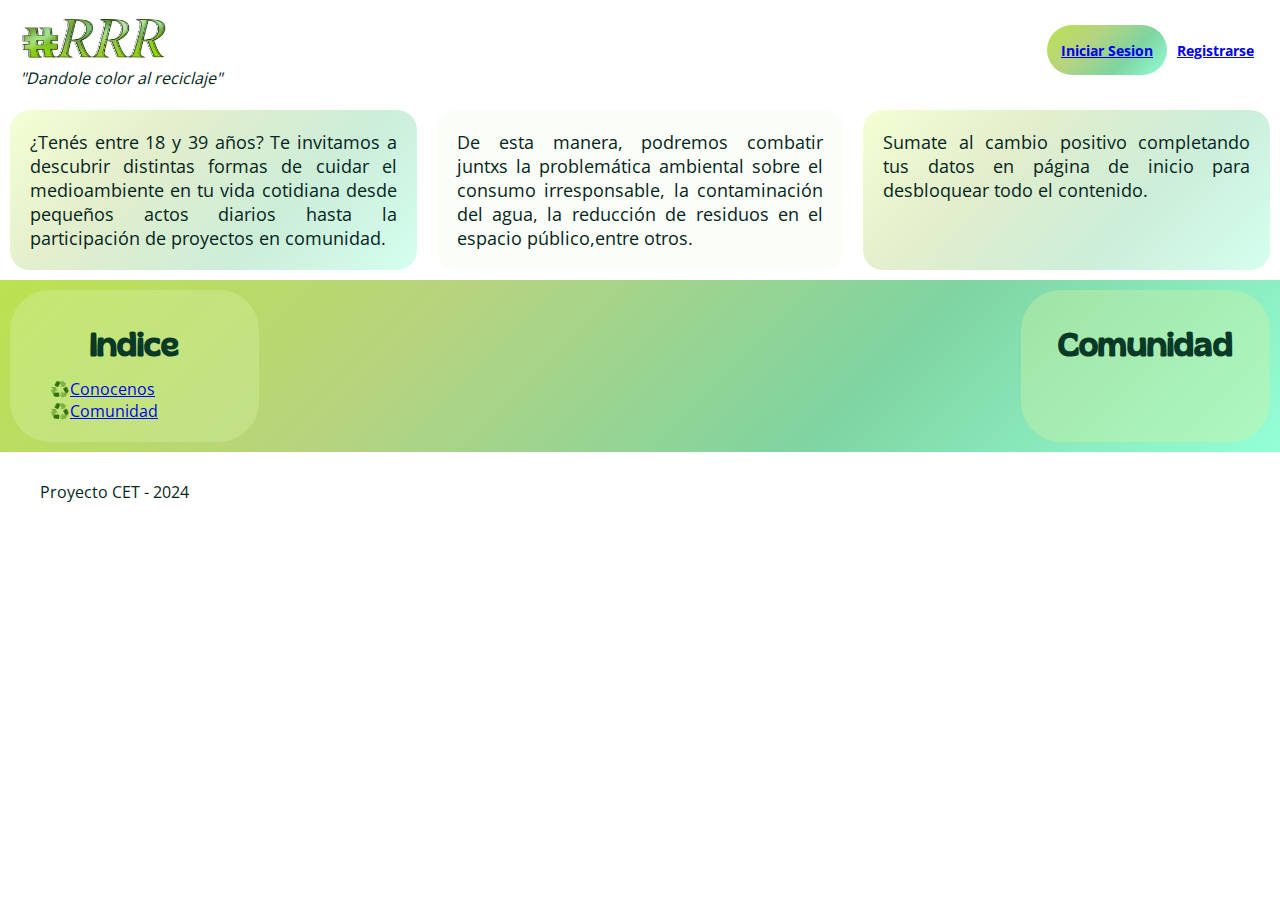
==== html/Index.html @ 87c9d084 "zoom" ====
<!DOCTYPE html>
<html>
    <head>
        <title>#RRR</title>
        <meta charset="UTF-8">
        <link rel="stylesheet" href="../CSS/Index.css">
    </head>

     <body>
        <header>
            <div id="top">
                <div id="logo">
                    <img src="../images/logo.png" id="title-logo"/>
                    <p id="subtitulo">"Dandole color al reciclaje"</p> 
                </div>
                <div class="sesion">
                    <button class="inicio-sesion"><a href="../html/iniciar sesion.html">Iniciar Sesion</a></button>
                    <button class="registrarse"><a href="../html/registrarse.html">Registrarse</a></button>
                </div>
            </div>

            <div class="container">
          
                <div class="box-1">
                    <p class="main-c">¿Tenés entre 18 y 39 años? Te invitamos a descubrir distintas
                    formas de cuidar el medioambiente en tu vida cotidiana desde pequeños
                    actos diarios hasta la participación de proyectos en comunidad.</p>
                </div>

                <div class="box-2">
                    <p class="main-c">De esta manera, podremos combatir juntxs la problemática ambiental
                    sobre el consumo irresponsable, la contaminación del agua, la reducción de
                    residuos en el espacio público,entre otros.</p>
                </div>

                <div class="box-1">
                    <p class="main-c">Sumate al cambio positivo completando tus datos en
                    página de inicio para desbloquear todo el contenido.</p>
                </div>
            
            </div>
        </header>

        <main> <!--Introducción sobre la página, la problemática y el inicio de sesión del público objetivo?--> 
            <div class="sidebar-l"> <!-- index-->
                <h3 id="title">Indice</h3>
                <ul>
                    <li><a href="../html/conocenos2.html">Conocenos</a></li>
                    <li><a href="../html/Comunidad.html">Comunidad</a></li>
                </ul>
            </div>

            <div id="center">
               <!-- insertar noticias-->
            </div>
            </div>

            <div class="sidebar-r">
                <h3 id="title">Comunidad</h3>
            </div>
        </main>
        <script src="../Index.js"></script>
     </body>

    <footer>
        <p>Proyecto CET - 2024</p>
    </footer>    
</html>
<!-- direccion de como programar en cascada (css):
Primero colocar: las boxes mas grandes como el HTML y los div (container, content, sidebar l y r)
Segundo colocar: los parrafos (p) y los titulos, subtitulos (h 1, 2, 3, 4, 5 y 6), y los main
(de las boxes/capas mas grandes a las mas pequeñas)
RECUERDEN LA REGLA DE JERARQUIAS: Etiqueta < Clase < ID-->
---- CSS/Index.css ----
* {
    box-sizing: border-box;
    margin: 0;
    font-family: "Open Sans";
}

/* TIPOGRAFÍAS */
@font-face {
    font-family: "Gliker";
    src: url(../fonts/Gliker-Regular.ttf);
}
@font-face {
    font-family: "Open Sans";
    src: url(../fonts/OpenSans-VariableFont_wdth\,wght.ttf);
}

/* NAV */

#title-logo {
    height: 50px;
    width: 150px;
}

#subtitulo{
    font-style: italic;
    font-family: "Open Sans";
    padding: 0%;
}

#top {
    height: 100px;
    width: 100%;
    padding: 0 20px;

    display: flex;
    justify-content: space-between;
    align-items: center;
}

.inicio-sesion {
    height: 50px;
    width: 120px;

    background: linear-gradient(135deg, #bbe250, #B6D47F, #7FD4A1, #94FFD7);
    border: none;
    border-radius: 50px;
    font-size: 14px;
    font-weight: bold;
}

.registrarse {
    background: none;
    border: none; 

    color:#062621;
    font-weight: bold;
    font-size: 14px;
}

.registrarse:hover {
    text-decoration: underline;
}

.inicio-sesion:hover {
    color:#083a27;
}

/* INICIO DE LA PAGINA */

.container{
    display: flex;
    justify-content: space-between;
    width: 100%;
}

.box-1,.box-2{
    padding: 20px;
    text-align: justify;
    flex: 1;
    min-height: 150px;
    font-size: large;
    margin: 10px;
    border-radius: 20px;
}
.box-1{
    background: linear-gradient(135deg, rgb(227, 255, 148, 0.4), rgb(182, 212, 127, 0.4), rgb(127, 212, 161, 0.4), rgb(148, 255, 215, 0.4));
   
}

.box-2{
    background-color: #e9f6d229; border-radius: 20px;
}
.main-c{
   padding: 0%;
}
/* PARTE PRINCIPAL DE LA PAGINA */

main{
    display: flex;
    justify-content: space-between;
    width: 100%;
    background: linear-gradient(135deg, #bbe250, #B6D47F, #7FD4A1, #94FFD7);
}

#title{
    font-family: "Gliker";
    font-size: xx-large;
    text-align: center;
    color: #083a27;
    padding: 15px;
}

/* CAJA DEL CENTRO */
#center {
    width: 60%;
    padding: 20px;
    display: flex;
    flex-direction: column;
    align-items: center;
}

.img-c{
    width: 70%;

}

.content{
    text-align: justify;
    width: 95%;
}

.submain2{
font-family: "Open Sans";
font-weight: bold;
font-size: medium;
}

ul{
    list-style-type: "♻️";
    list-style-position: initial;
}

p{
    padding: 20px;
    color: #062621;
}

/* INDICE */
.sidebar-l {
    padding: 20px;
    width: 20%;
    background-color: #d6f2a361; border-radius: 40px;
    margin: 10px;
}

/* COMUNIDAD */
.sidebar-r {
   padding: 20px;
    width: 20%;
    background-color: #d6f2a361; border-radius: 40px;
    margin: 10px;
}

/* FOOTER */
footer {
    width: 100%;
    height: 80px;
    padding: 20px;

    display: flex;
    align-items: center;
}
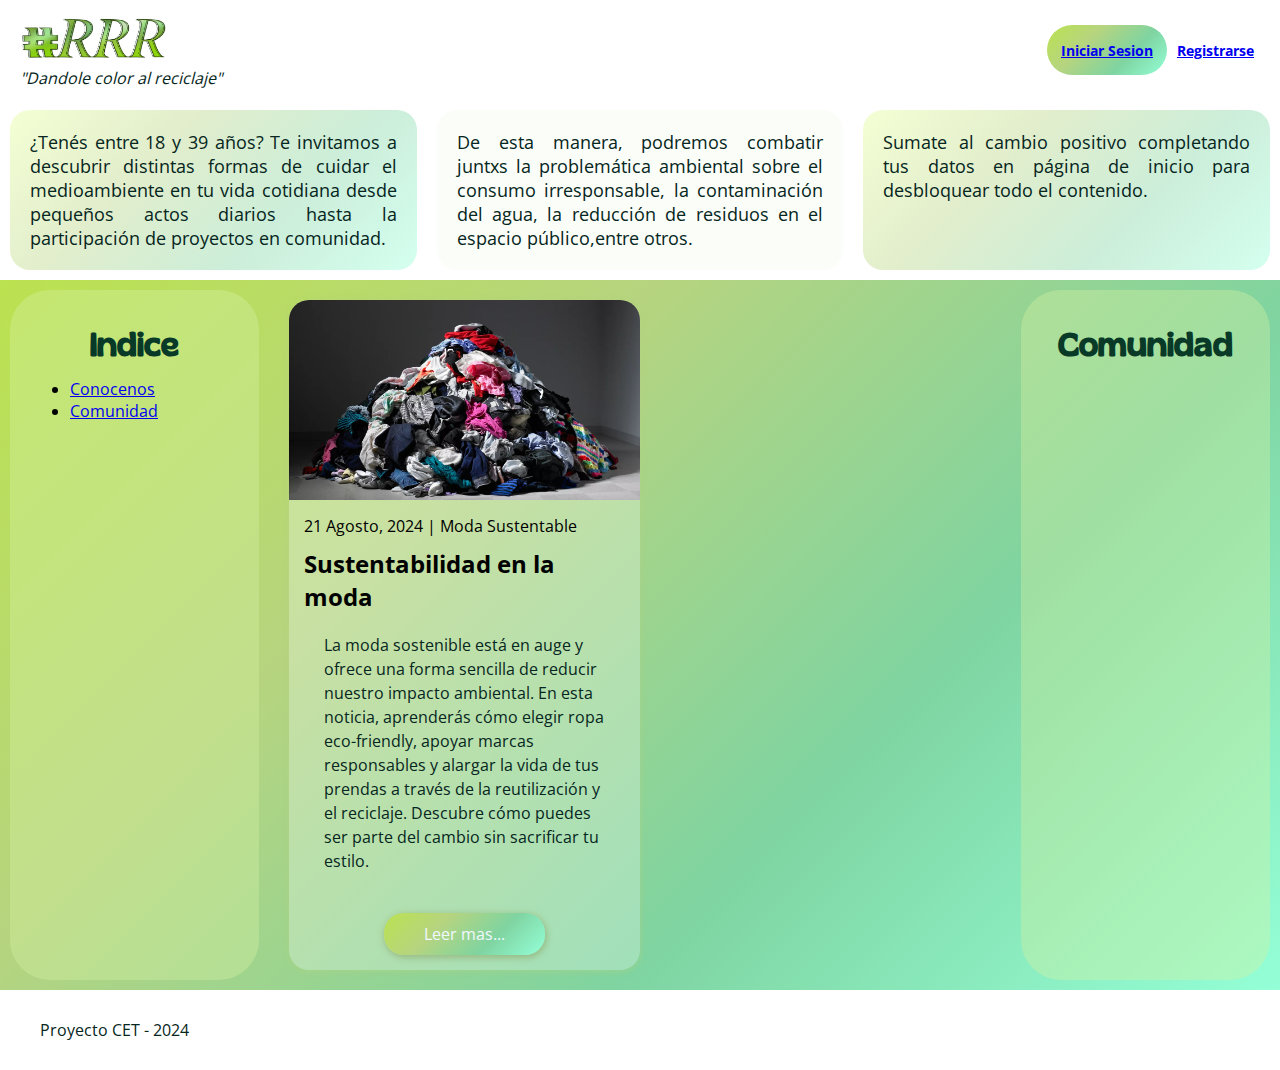
==== commit 7cac4f83: "mucho css en index" ====
--- a/html/Index.html
+++ b/html/Index.html
@@ -52,6 +52,23 @@
 
             <div id="center">
                <!-- insertar noticias-->
+                <section class="post-list">
+                    <div class="content">
+                        <article class="post">
+                            <div class="post-header">
+                                <div class="post-img-1"> </div>
+                            </div>
+                            <div class="post-body">
+                                <span>21 Agosto, 2024 | Moda Sustentable</span>
+                                <h2 class="post-titulo">Sustentabilidad en la moda</h2>
+                                <p>La moda sostenible está en auge y ofrece una forma sencilla de reducir nuestro impacto ambiental.
+                                     En esta noticia, aprenderás cómo elegir ropa eco-friendly, apoyar marcas responsables y alargar la vida de tus prendas a través de la reutilización y el reciclaje.
+                                    Descubre cómo puedes ser parte del cambio sin sacrificar tu estilo.</p>
+                                    <a href="../html/articles/moda.html" class="post-link">Leer mas...</a>
+                            </div>
+                        </article>
+                    </div>
+                </section>
             </div>
             </div>
 
@@ -59,7 +76,7 @@
                 <h3 id="title">Comunidad</h3>
             </div>
         </main>
-        <script src="../Index.js"></script>
+        <script src="../JavaScript/Index.js"></script>
      </body>
 
     <footer>
--- a/CSS/Index.css
+++ b/CSS/Index.css
@@ -119,15 +119,82 @@
     align-items: center;
 }
 
-.img-c{
-    width: 70%;
-
-}
-
+/* Noticias */
 .content{
+   display: grid;
+   grid-template-columns: 50% 50%;
+   grid-gap: 20px;
+   max-width: 1000px;
     text-align: justify;
-    width: 95%;
-}
+    width: auto;
+}
+
+.post-img-1{
+    background: url(../images/modasustentable-principal.png);
+    width: 100%;
+    height: 200px;
+    background-size: cover;
+    background-position: center;
+    transition: .2s;
+}
+
+.post{
+    box-shadow: 0 1px 6px 1px rgba(182, 212, 127, 0.4);
+    background: #f4fefb4a;
+    border-radius: 20px;
+    overflow: hidden;
+    transition: .2s;
+}
+
+.post:hover{
+    transform: translateY(-4px);
+    box-shadow: 0 1px 14px 2px rgba(135, 158, 93, 0.538);
+}
+
+.post-header{
+    width: 100%;
+    height: 200px;
+    overflow: hidden;
+    cursor: pointer;
+}
+
+.post:hover .post-img-1{
+    transform: scale(1.1);
+}
+
+.post-body{
+    padding: 15px;
+    text-align: left;
+}
+
+.post-body span{
+    display: inline-block;
+    margin-bottom: 10px;
+}
+
+.post-body h2{
+    margin-bottom: 0px;
+}
+
+.post-body p{
+    line-height: 1.5;
+    margin-bottom: 20px;
+}
+
+.post-body .post-link{
+    display: block;
+    text-decoration: none;
+    padding: 10px;
+    background: linear-gradient(135deg, #bbe250, #B6D47F, #7FD4A1, #94FFD7);
+    color: aliceblue;
+    width: 50%;
+    margin: auto;
+    border-radius: 20px;
+    box-shadow: 1px 2px 6px 1px rgba(135, 158, 93, 0.538);
+    text-align: center;
+}
+
+/*FIN de las noticias*/
 
 .submain2{
 font-family: "Open Sans";
@@ -135,14 +202,10 @@
 font-size: medium;
 }
 
-ul{
-    list-style-type: "♻️";
-    list-style-position: initial;
-}
-
 p{
     padding: 20px;
     color: #062621;
+    font-family: "Open Sans";
 }
 
 /* INDICE */
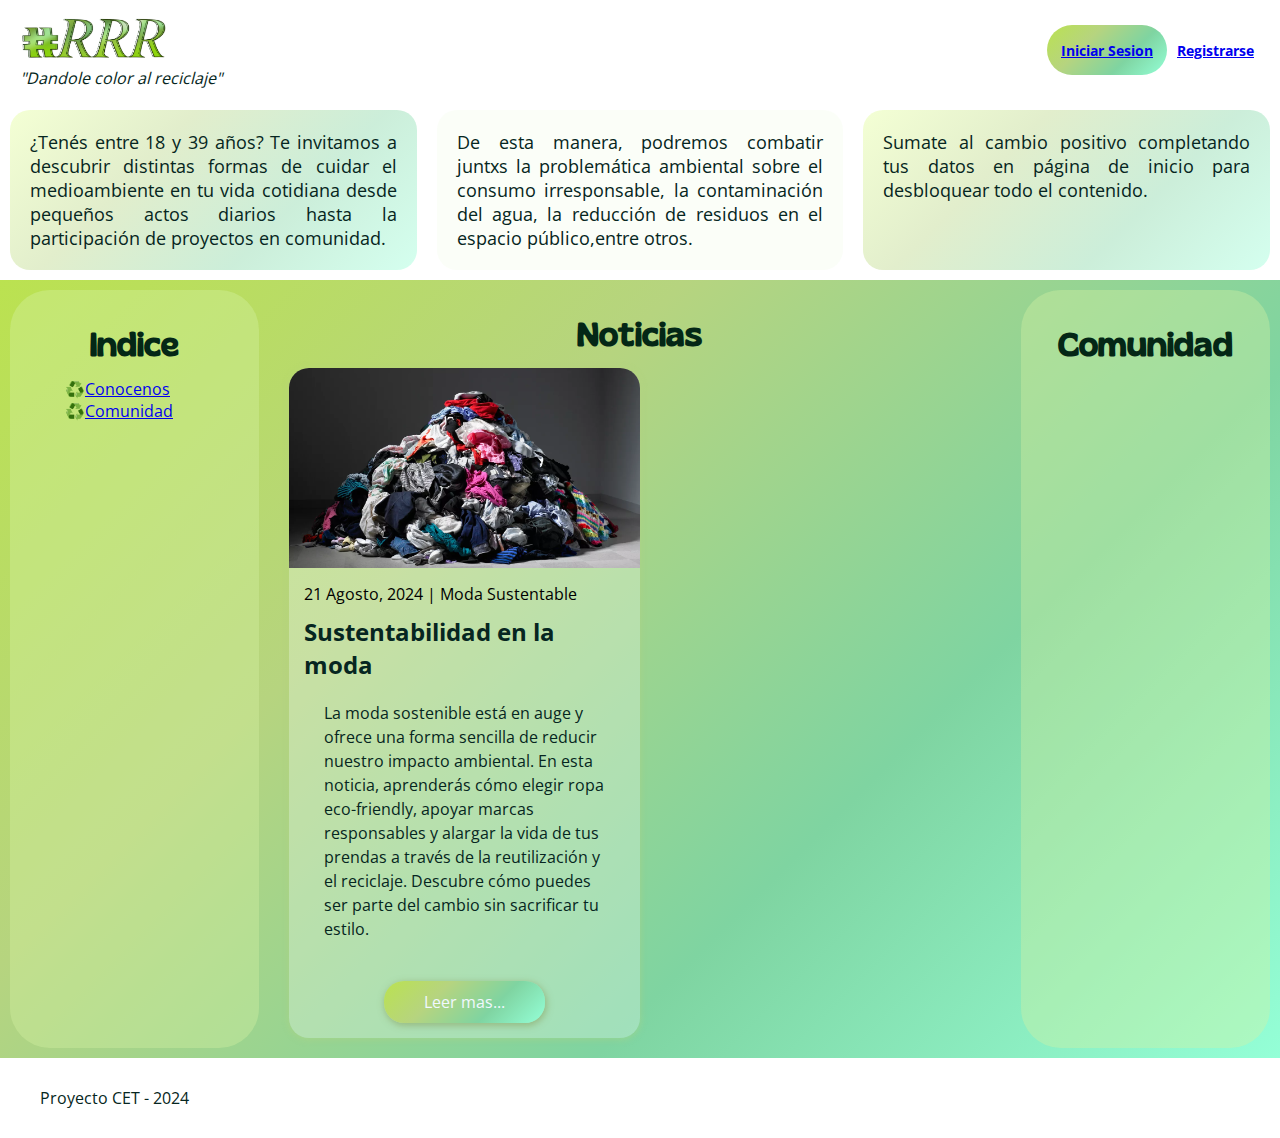
==== commit 57e043ad: "." ====
--- a/html/Index.html
+++ b/html/Index.html
@@ -51,6 +51,7 @@
             </div>
 
             <div id="center">
+                <h3 id="title">Noticias</h3>
                <!-- insertar noticias-->
                 <section class="post-list">
                     <div class="content">
--- a/CSS/Index.css
+++ b/CSS/Index.css
@@ -40,21 +40,21 @@
 .inicio-sesion {
     height: 50px;
     width: 120px;
-
     background: linear-gradient(135deg, #bbe250, #B6D47F, #7FD4A1, #94FFD7);
     border: none;
     border-radius: 50px;
     font-size: 14px;
     font-weight: bold;
+    text-decoration: none;
 }
 
 .registrarse {
     background: none;
     border: none; 
-
     color:#062621;
     font-weight: bold;
     font-size: 14px;
+    text-decoration: none;
 }
 
 .registrarse:hover {
@@ -66,6 +66,7 @@
 }
 
 /* INICIO DE LA PAGINA */
+
 
 .container{
     display: flex;
@@ -106,12 +107,12 @@
     font-family: "Gliker";
     font-size: xx-large;
     text-align: center;
-    color: #083a27;
+    color: #042716;
     padding: 15px;
 }
 
 /* CAJA DEL CENTRO */
-#center {
+#center{
     width: 60%;
     padding: 20px;
     display: flex;
@@ -174,6 +175,7 @@
 
 .post-body h2{
     margin-bottom: 0px;
+    color: #062621;
 }
 
 .post-body p{
@@ -215,6 +217,12 @@
     background-color: #d6f2a361; border-radius: 40px;
     margin: 10px;
 }
+ul{
+    margin-left: 15px;
+    list-style-type: "♻️";
+    list-style-position: initial;
+    text-decoration: none;
+}
 
 /* COMUNIDAD */
 .sidebar-r {
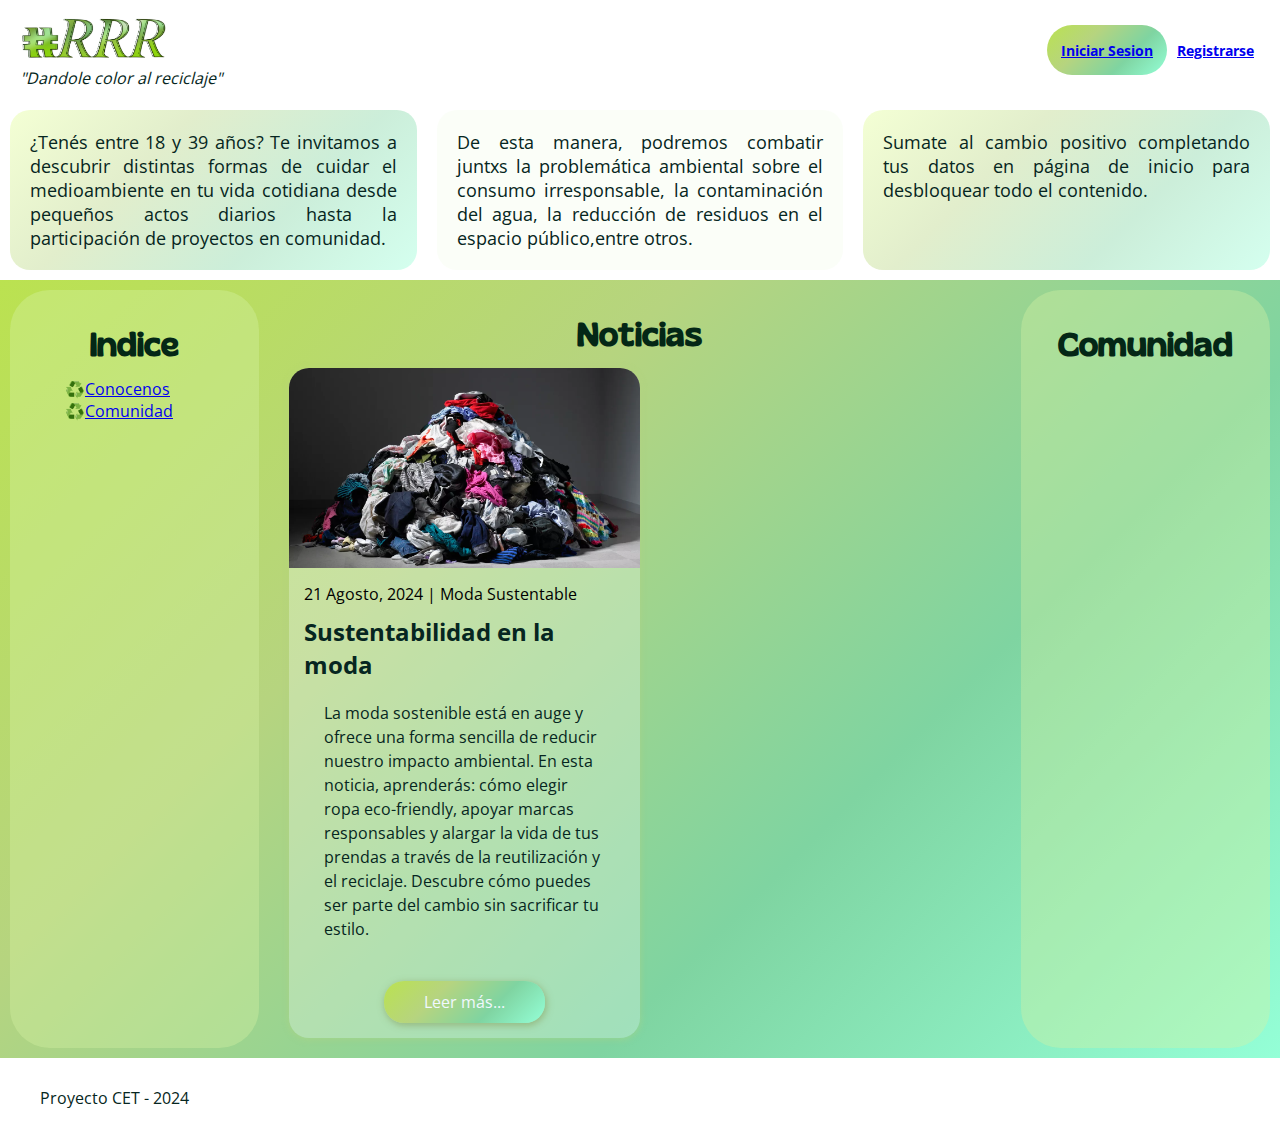
==== commit 2501f8c0: "modifiqué temas de ortografía Index.html" ====
--- a/html/Index.html
+++ b/html/Index.html
@@ -63,9 +63,9 @@
                                 <span>21 Agosto, 2024 | Moda Sustentable</span>
                                 <h2 class="post-titulo">Sustentabilidad en la moda</h2>
                                 <p>La moda sostenible está en auge y ofrece una forma sencilla de reducir nuestro impacto ambiental.
-                                     En esta noticia, aprenderás cómo elegir ropa eco-friendly, apoyar marcas responsables y alargar la vida de tus prendas a través de la reutilización y el reciclaje.
+                                     En esta noticia, aprenderás: cómo elegir ropa eco-friendly, apoyar marcas responsables y alargar la vida de tus prendas a través de la reutilización y el reciclaje.
                                     Descubre cómo puedes ser parte del cambio sin sacrificar tu estilo.</p>
-                                    <a href="../html/articles/moda.html" class="post-link">Leer mas...</a>
+                                    <a href="../html/articles/moda.html" class="post-link">Leer más...</a>
                             </div>
                         </article>
                     </div>
@@ -88,4 +88,4 @@
 Primero colocar: las boxes mas grandes como el HTML y los div (container, content, sidebar l y r)
 Segundo colocar: los parrafos (p) y los titulos, subtitulos (h 1, 2, 3, 4, 5 y 6), y los main
 (de las boxes/capas mas grandes a las mas pequeñas)
-RECUERDEN LA REGLA DE JERARQUIAS: Etiqueta < Clase < ID-->+RECUERDEN LA REGLA DE JERARQUIAS: Etiqueta < Clase < ID-->
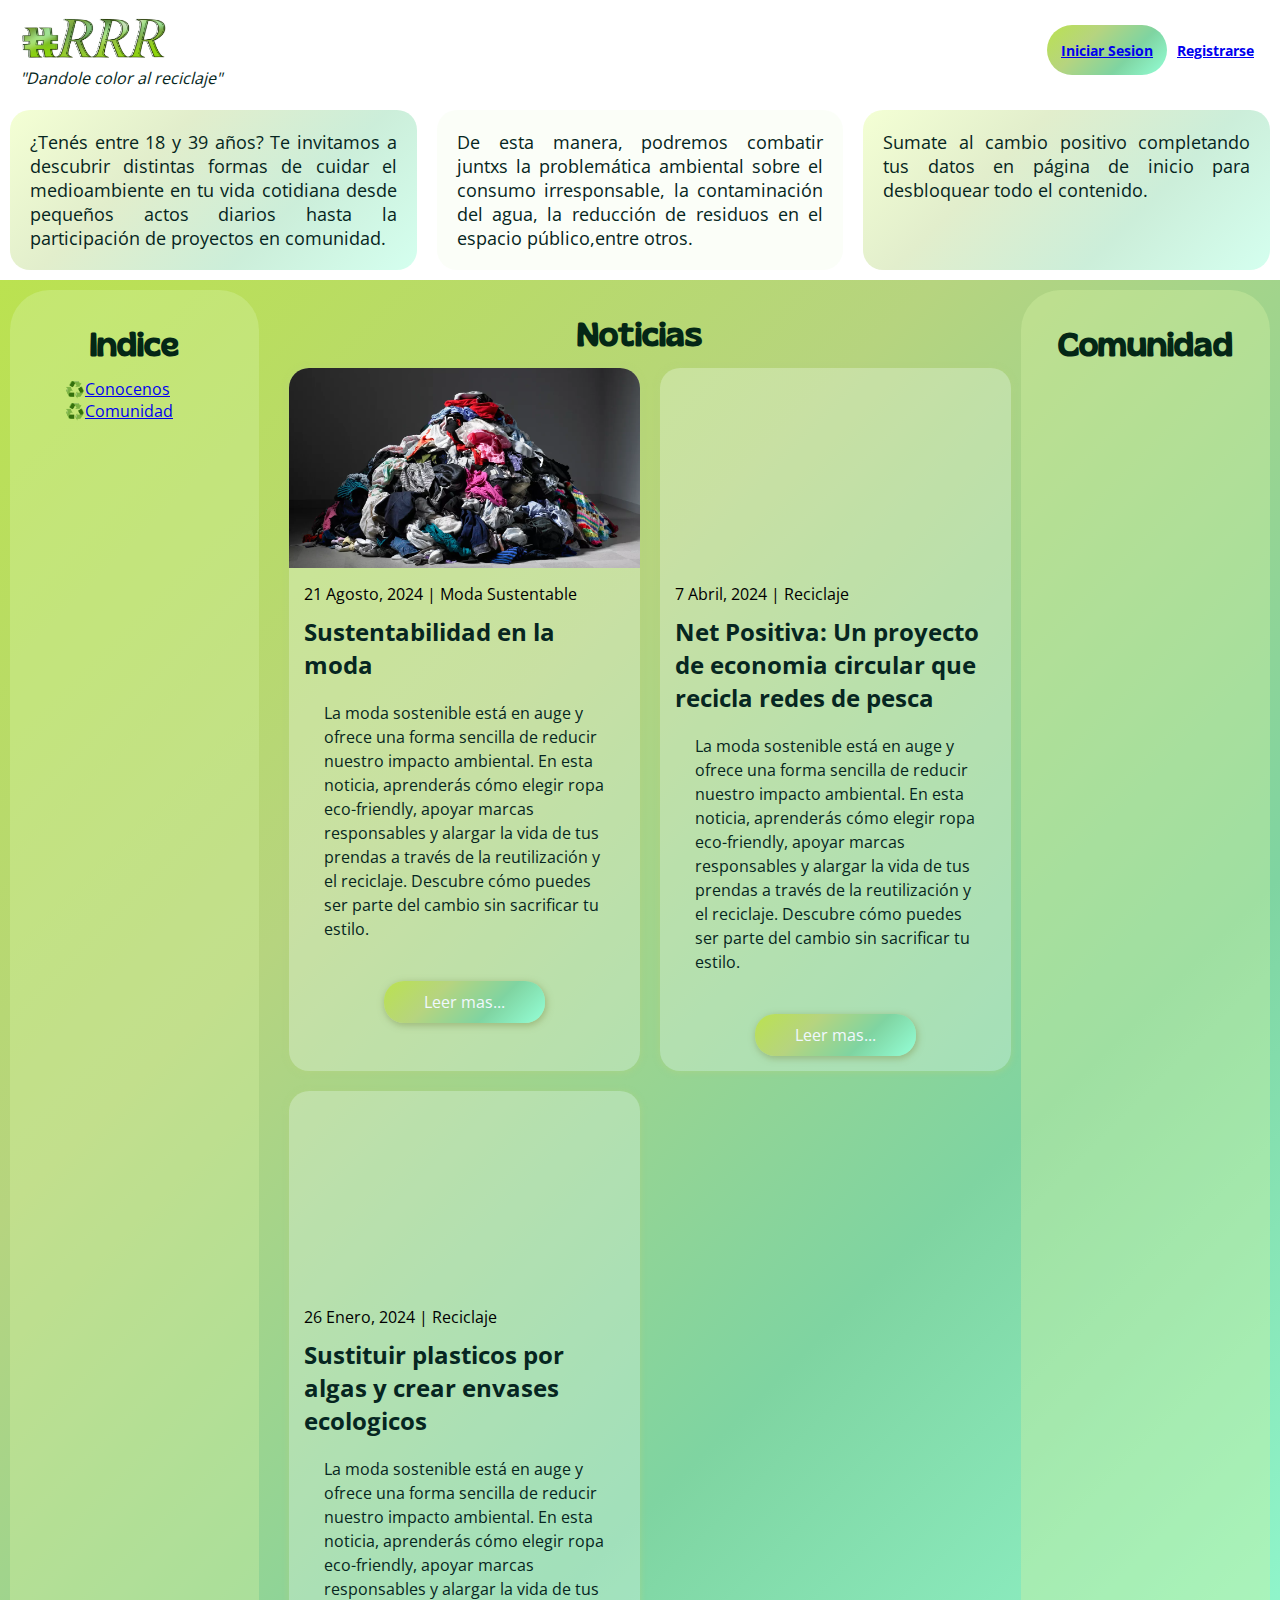
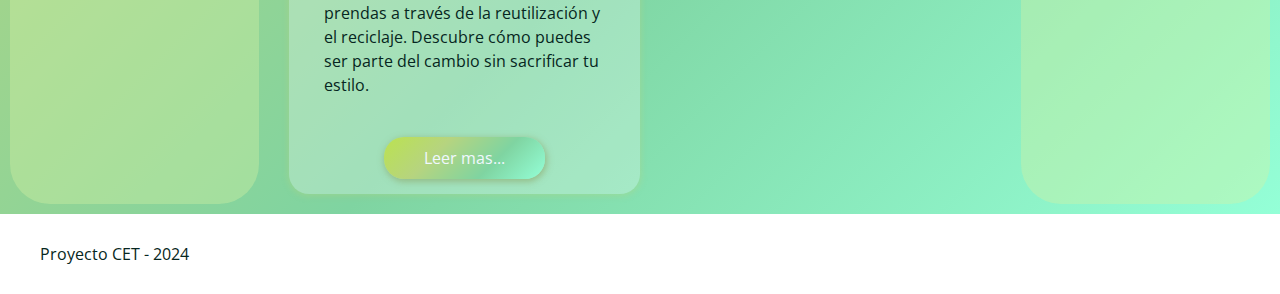
==== commit 230e8242: "." ====
--- a/html/Index.html
+++ b/html/Index.html
@@ -63,9 +63,35 @@
                                 <span>21 Agosto, 2024 | Moda Sustentable</span>
                                 <h2 class="post-titulo">Sustentabilidad en la moda</h2>
                                 <p>La moda sostenible está en auge y ofrece una forma sencilla de reducir nuestro impacto ambiental.
-                                     En esta noticia, aprenderás: cómo elegir ropa eco-friendly, apoyar marcas responsables y alargar la vida de tus prendas a través de la reutilización y el reciclaje.
+                                     En esta noticia, aprenderás cómo elegir ropa eco-friendly, apoyar marcas responsables y alargar la vida de tus prendas a través de la reutilización y el reciclaje.
                                     Descubre cómo puedes ser parte del cambio sin sacrificar tu estilo.</p>
-                                    <a href="../html/articles/moda.html" class="post-link">Leer más...</a>
+                                    <a href="../html/articles/moda.html" class="post-link">Leer mas...</a>
+                            </div>
+                        </article>
+                        <article class="post">
+                            <div class="post-header">
+                                <div class="post-img-2"> </div>
+                            </div>
+                            <div class="post-body">
+                                <span>7 Abril, 2024 | Reciclaje</span>
+                                <h2 class="post-titulo">Net Positiva: Un proyecto de economia circular que recicla redes de pesca</h2>
+                                <p>La moda sostenible está en auge y ofrece una forma sencilla de reducir nuestro impacto ambiental.
+                                     En esta noticia, aprenderás cómo elegir ropa eco-friendly, apoyar marcas responsables y alargar la vida de tus prendas a través de la reutilización y el reciclaje.
+                                    Descubre cómo puedes ser parte del cambio sin sacrificar tu estilo.</p>
+                                    <a href="../html/articles/algas.html" class="post-link">Leer mas...</a>
+                            </div>
+                        </article>
+                        <article class="post">
+                            <div class="post-header">
+                                <div class="post-img-3"> </div>
+                            </div>
+                            <div class="post-body">
+                                <span>26 Enero, 2024 | Reciclaje</span>
+                                <h2 class="post-titulo">Sustituir plasticos por algas y crear envases ecologicos</h2>
+                                <p>La moda sostenible está en auge y ofrece una forma sencilla de reducir nuestro impacto ambiental.
+                                     En esta noticia, aprenderás cómo elegir ropa eco-friendly, apoyar marcas responsables y alargar la vida de tus prendas a través de la reutilización y el reciclaje.
+                                    Descubre cómo puedes ser parte del cambio sin sacrificar tu estilo.</p>
+                                    <a href="../html/articles/algas.html" class="post-link">Leer mas...</a>
                             </div>
                         </article>
                     </div>
@@ -88,4 +114,4 @@
 Primero colocar: las boxes mas grandes como el HTML y los div (container, content, sidebar l y r)
 Segundo colocar: los parrafos (p) y los titulos, subtitulos (h 1, 2, 3, 4, 5 y 6), y los main
 (de las boxes/capas mas grandes a las mas pequeñas)
-RECUERDEN LA REGLA DE JERARQUIAS: Etiqueta < Clase < ID-->
+RECUERDEN LA REGLA DE JERARQUIAS: Etiqueta < Clase < ID-->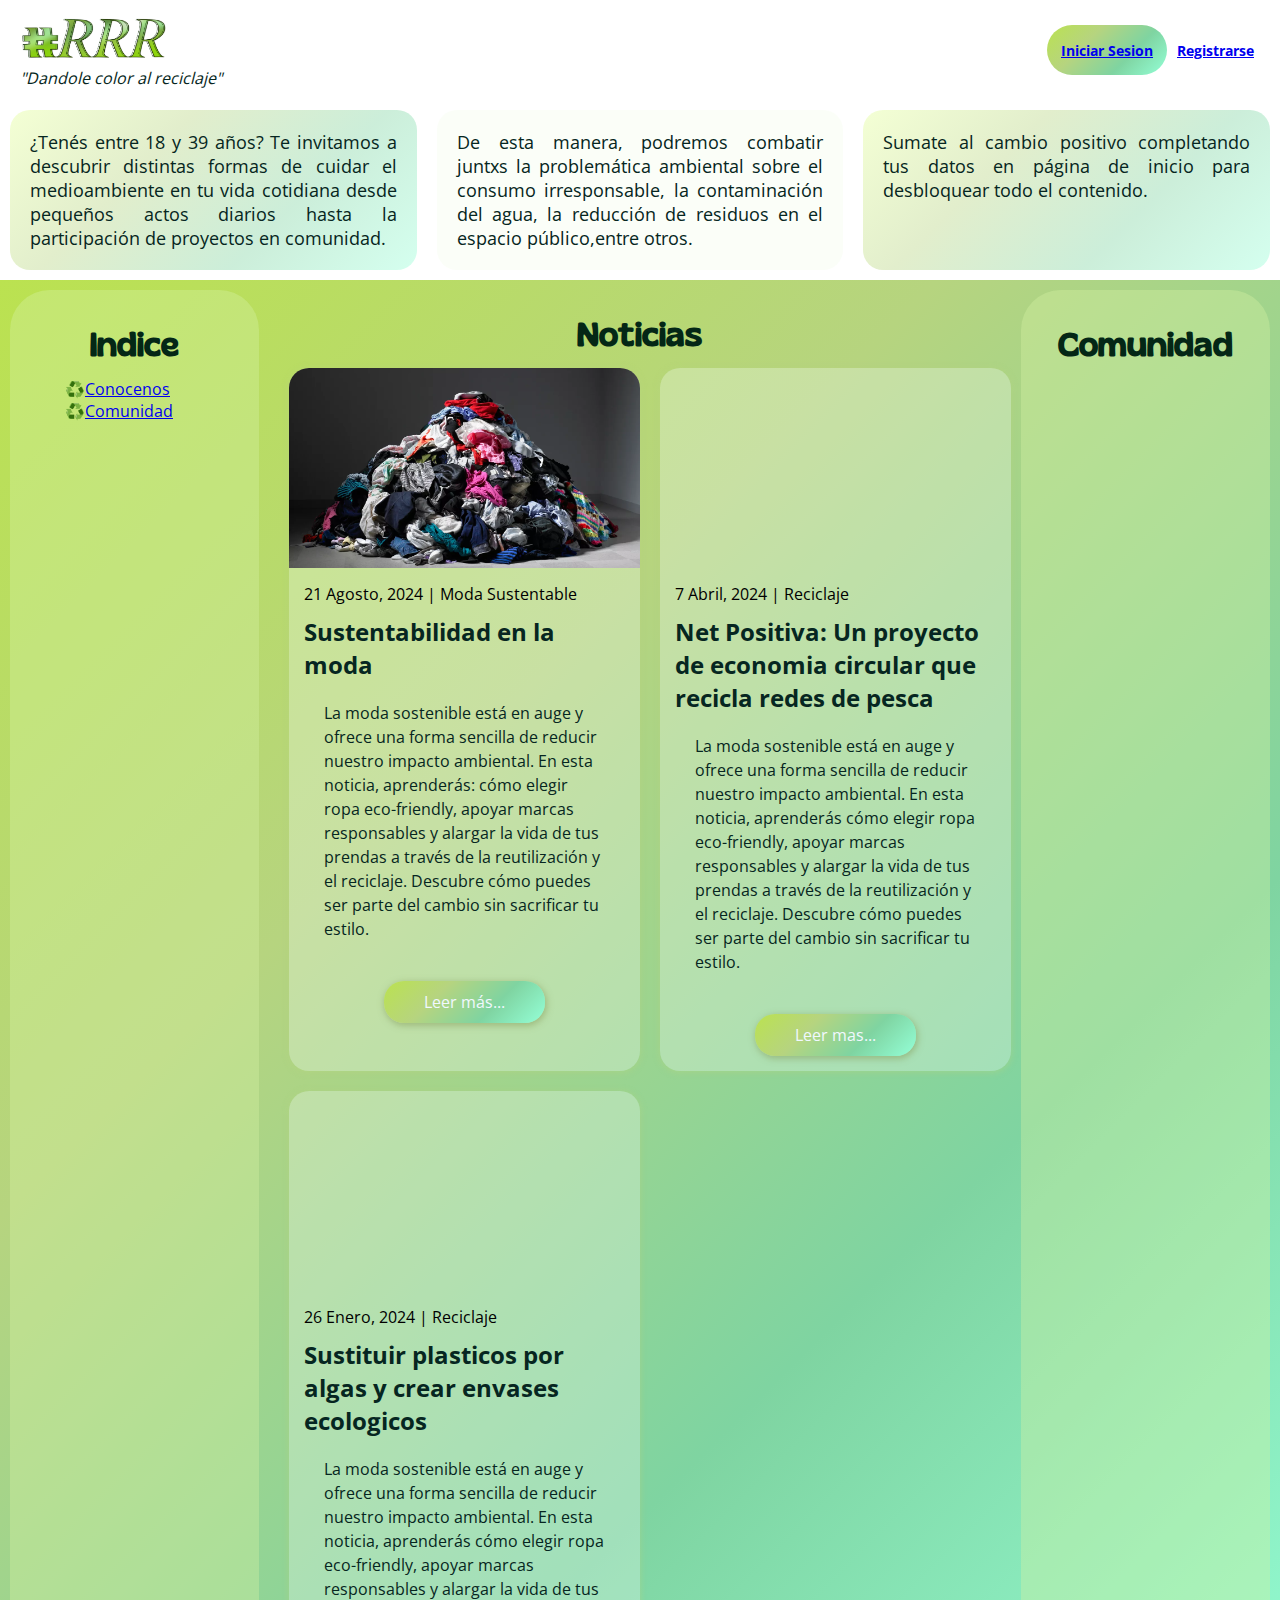
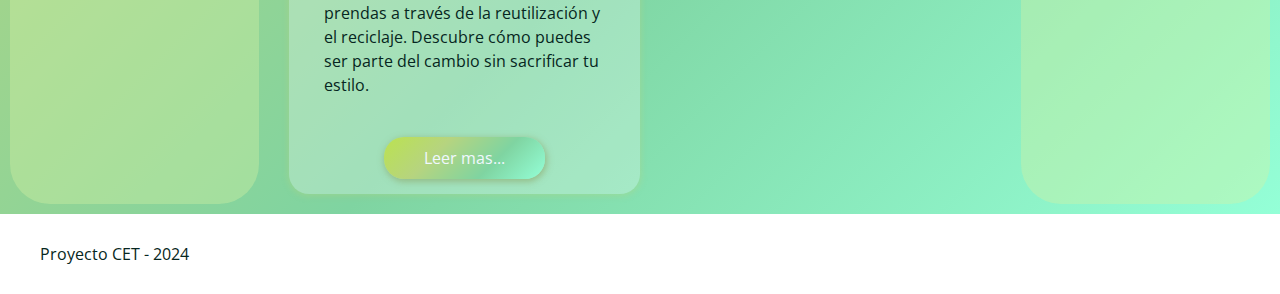
==== commit b98c5e8b: "Merge branch 'master' of https://github.com/DandelionBruno/Impacto-Social-CET" ====
--- a/html/Index.html
+++ b/html/Index.html
@@ -63,9 +63,9 @@
                                 <span>21 Agosto, 2024 | Moda Sustentable</span>
                                 <h2 class="post-titulo">Sustentabilidad en la moda</h2>
                                 <p>La moda sostenible está en auge y ofrece una forma sencilla de reducir nuestro impacto ambiental.
-                                     En esta noticia, aprenderás cómo elegir ropa eco-friendly, apoyar marcas responsables y alargar la vida de tus prendas a través de la reutilización y el reciclaje.
+                                     En esta noticia, aprenderás: cómo elegir ropa eco-friendly, apoyar marcas responsables y alargar la vida de tus prendas a través de la reutilización y el reciclaje.
                                     Descubre cómo puedes ser parte del cambio sin sacrificar tu estilo.</p>
-                                    <a href="../html/articles/moda.html" class="post-link">Leer mas...</a>
+                                    <a href="../html/articles/moda.html" class="post-link">Leer más...</a>
                             </div>
                         </article>
                         <article class="post">
@@ -114,4 +114,4 @@
 Primero colocar: las boxes mas grandes como el HTML y los div (container, content, sidebar l y r)
 Segundo colocar: los parrafos (p) y los titulos, subtitulos (h 1, 2, 3, 4, 5 y 6), y los main
 (de las boxes/capas mas grandes a las mas pequeñas)
-RECUERDEN LA REGLA DE JERARQUIAS: Etiqueta < Clase < ID-->+RECUERDEN LA REGLA DE JERARQUIAS: Etiqueta < Clase < ID-->
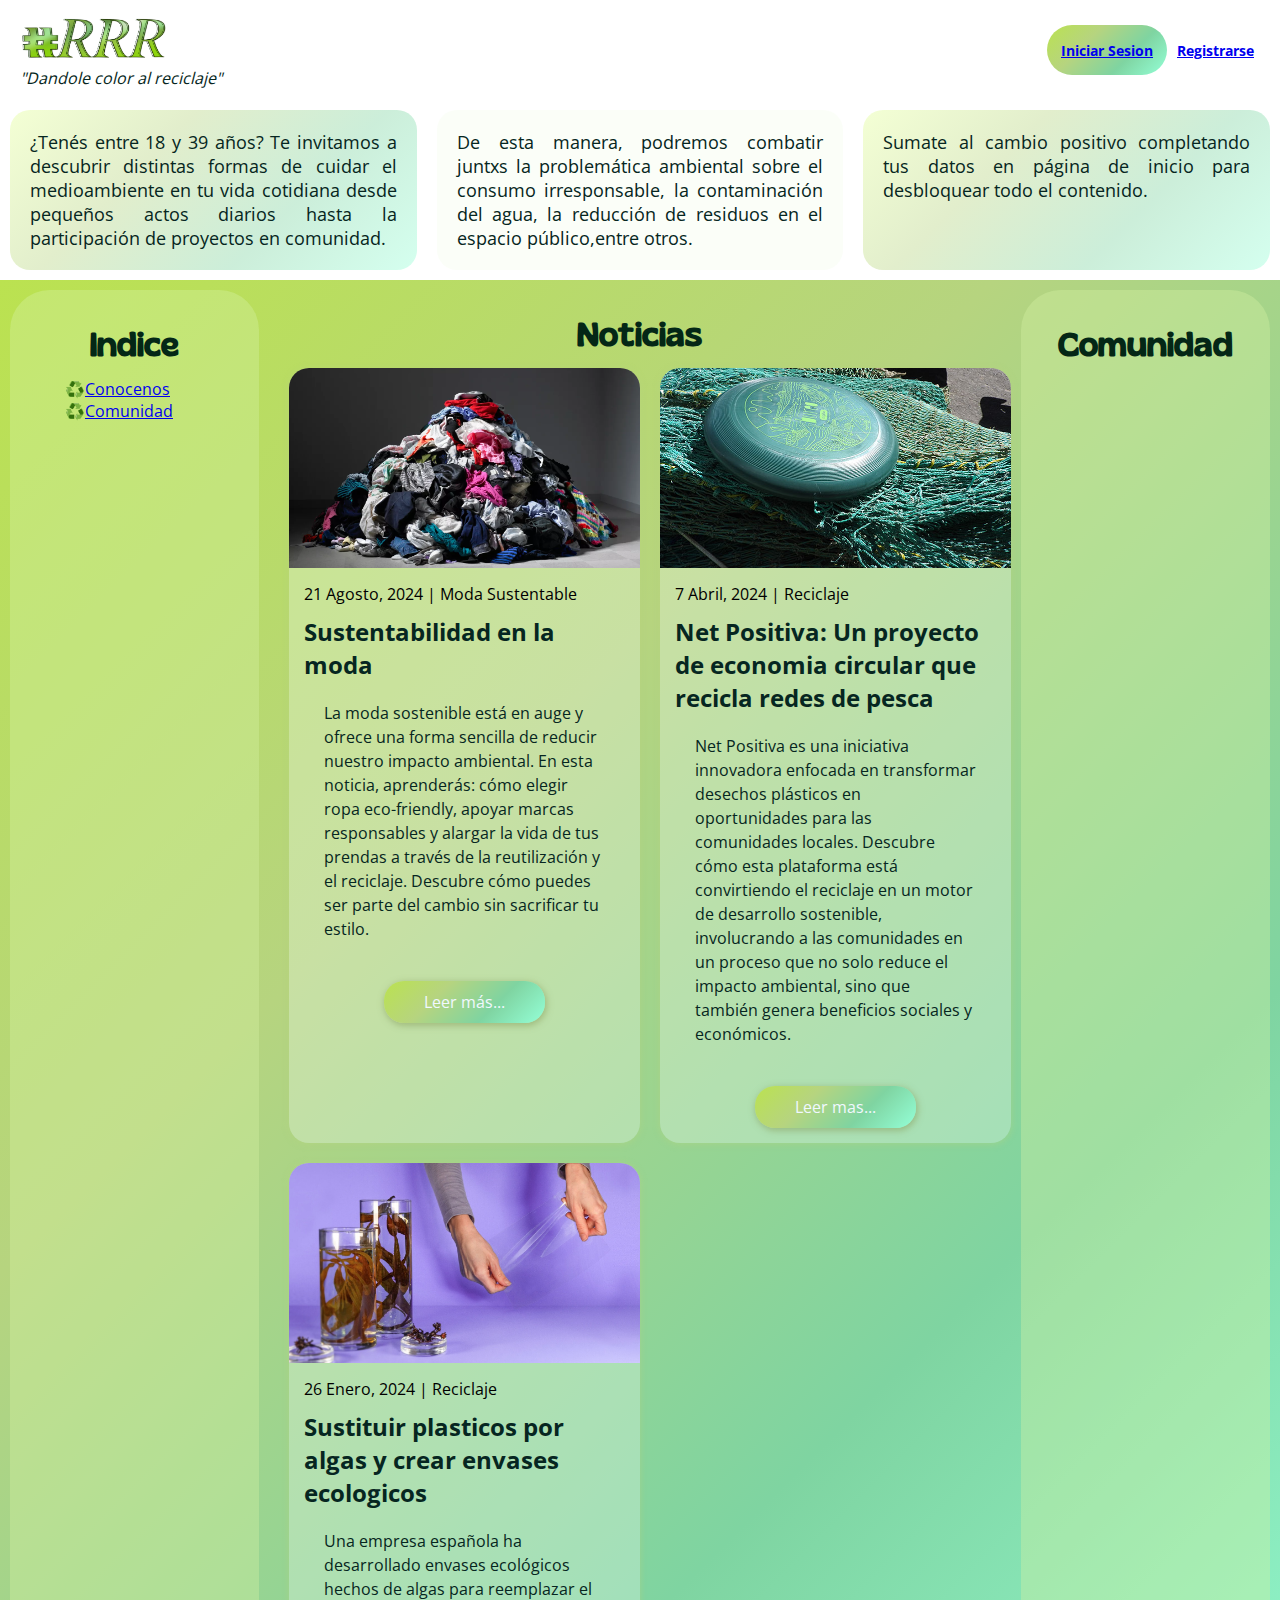
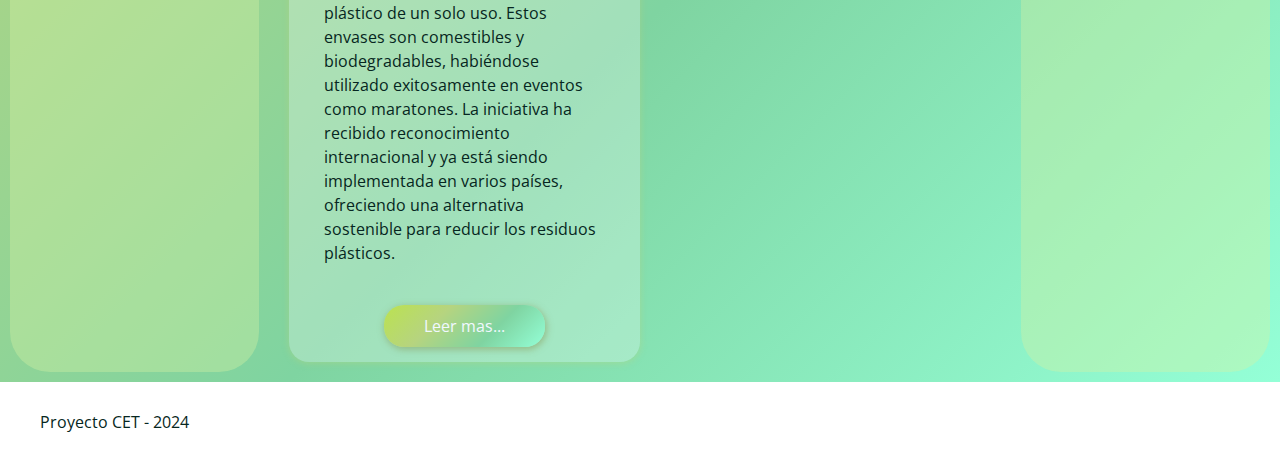
==== commit 12d5bd8f: "se modificaron los articulos" ====
--- a/html/Index.html
+++ b/html/Index.html
@@ -75,10 +75,9 @@
                             <div class="post-body">
                                 <span>7 Abril, 2024 | Reciclaje</span>
                                 <h2 class="post-titulo">Net Positiva: Un proyecto de economia circular que recicla redes de pesca</h2>
-                                <p>La moda sostenible está en auge y ofrece una forma sencilla de reducir nuestro impacto ambiental.
-                                     En esta noticia, aprenderás cómo elegir ropa eco-friendly, apoyar marcas responsables y alargar la vida de tus prendas a través de la reutilización y el reciclaje.
-                                    Descubre cómo puedes ser parte del cambio sin sacrificar tu estilo.</p>
-                                    <a href="../html/articles/algas.html" class="post-link">Leer mas...</a>
+                                <p>Net Positiva es una iniciativa innovadora enfocada en transformar desechos plásticos en oportunidades para las comunidades locales.
+                                     Descubre cómo esta plataforma está convirtiendo el reciclaje en un motor de desarrollo sostenible, involucrando a las comunidades en un proceso que no solo reduce el impacto ambiental, sino que también genera beneficios sociales y económicos.</p>
+                                    <a href="../html/articles/net positiva.html" class="post-link">Leer mas...</a>
                             </div>
                         </article>
                         <article class="post">
@@ -88,9 +87,10 @@
                             <div class="post-body">
                                 <span>26 Enero, 2024 | Reciclaje</span>
                                 <h2 class="post-titulo">Sustituir plasticos por algas y crear envases ecologicos</h2>
-                                <p>La moda sostenible está en auge y ofrece una forma sencilla de reducir nuestro impacto ambiental.
-                                     En esta noticia, aprenderás cómo elegir ropa eco-friendly, apoyar marcas responsables y alargar la vida de tus prendas a través de la reutilización y el reciclaje.
-                                    Descubre cómo puedes ser parte del cambio sin sacrificar tu estilo.</p>
+                                <p>Una empresa española ha desarrollado envases ecológicos hechos de algas para reemplazar el plástico de un solo uso.
+                                     Estos envases son comestibles y biodegradables, habiéndose utilizado exitosamente en eventos como maratones. 
+                                     La iniciativa ha recibido reconocimiento internacional y ya está siendo implementada en varios países, ofreciendo una alternativa sostenible para reducir los residuos plásticos.
+                                </p>
                                     <a href="../html/articles/algas.html" class="post-link">Leer mas...</a>
                             </div>
                         </article>
--- a/CSS/Index.css
+++ b/CSS/Index.css
@@ -139,6 +139,23 @@
     transition: .2s;
 }
 
+.post-img-2{
+    background: url(../images/net-positiva-destacada.jpg);
+    width: 100%;
+    height: 200px;
+    background-size: cover;
+    background-position: center;
+    transition: .2s;
+}
+.post-img-3{
+    background: url(../images/Algas.jpg);
+    width: 100%;
+    height: 200px;
+    background-size: cover;
+    background-position: center;
+    transition: .2s;
+}
+
 .post{
     box-shadow: 0 1px 6px 1px rgba(182, 212, 127, 0.4);
     background: #f4fefb4a;
@@ -159,7 +176,7 @@
     cursor: pointer;
 }
 
-.post:hover .post-img-1{
+.post:hover .post-img-1 .post-img-2 .post-img-3{
     transform: scale(1.1);
 }
 
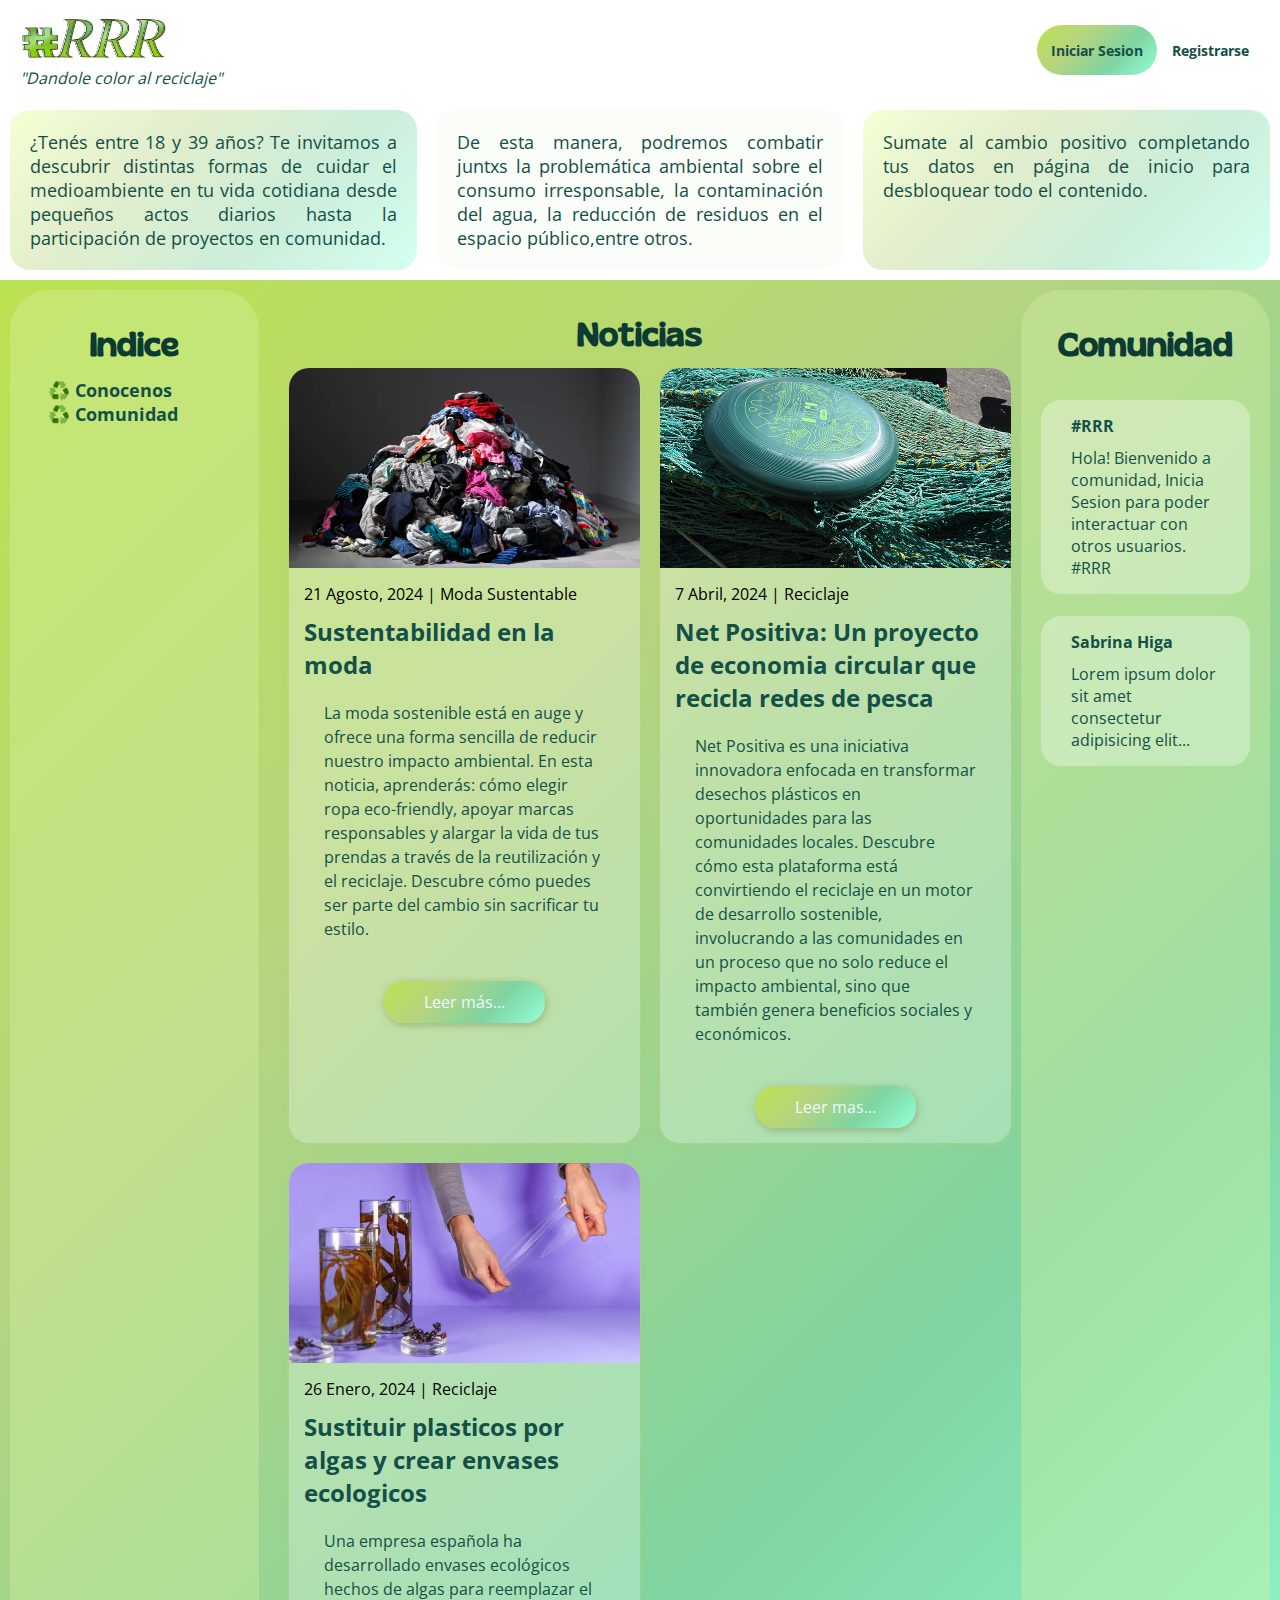
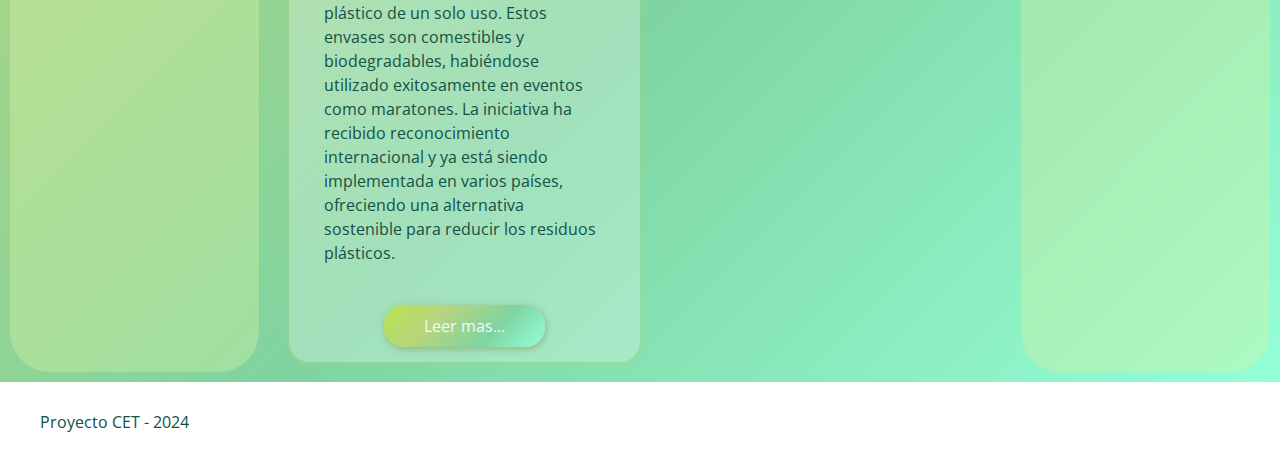
==== commit 343d9859: "index" ====
--- a/html/Index.html
+++ b/html/Index.html
@@ -101,6 +101,22 @@
 
             <div class="sidebar-r">
                 <h3 id="title">Comunidad</h3>
+                <a href="../html/Comunidad.html">
+                <article class="publicacion">
+                    <div class="usuario">
+                         <p class="nombre-usuario">#RRR</p> 
+                    </div>
+                    <p>Hola! Bienvenido a comunidad, Inicia Sesion para poder interactuar con otros usuarios.<br>#RRR</p>
+                </article>
+                </a>
+                <a href="../html/Comunidad.html">
+                    <article class="publicacion">
+                        <div class="usuario">
+                             <p class="nombre-usuario">Sabrina Higa</p> 
+                        </div>
+                        <p>Lorem ipsum dolor sit amet consectetur adipisicing elit...</p>
+                    </article>
+                    </a>
             </div>
         </main>
         <script src="../JavaScript/Index.js"></script>
--- a/CSS/Index.css
+++ b/CSS/Index.css
@@ -51,18 +51,18 @@
 .registrarse {
     background: none;
     border: none; 
-    color:#062621;
     font-weight: bold;
     font-size: 14px;
-    text-decoration: none;
-}
-
-.registrarse:hover {
-    text-decoration: underline;
-}
-
-.inicio-sesion:hover {
-    color:#083a27;
+}
+
+.inicio-sesion a, .registrarse a {
+    color: #135047;
+    text-decoration: none;
+}
+
+.inicio-sesion a:hover, .registrarse a:hover {
+    color: rgb(23, 118, 106);
+    text-decoration: none;
 }
 
 /* INICIO DE LA PAGINA */
@@ -107,7 +107,7 @@
     font-family: "Gliker";
     font-size: xx-large;
     text-align: center;
-    color: #042716;
+    color: #0c3b34;
     padding: 15px;
 }
 
@@ -192,7 +192,7 @@
 
 .post-body h2{
     margin-bottom: 0px;
-    color: #062621;
+    color: #135047;
 }
 
 .post-body p{
@@ -223,7 +223,7 @@
 
 p{
     padding: 20px;
-    color: #062621;
+    color: #135047;
     font-family: "Open Sans";
 }
 
@@ -235,9 +235,20 @@
     margin: 10px;
 }
 ul{
-    margin-left: 15px;
     list-style-type: "♻️";
     list-style-position: initial;
+    text-decoration: none;
+    font-size: large;
+    font-weight: bolder;
+}
+
+.sidebar-l ul a {
+    color: #135047;
+    text-decoration: none;
+}
+
+.sidebar-l ul a:hover{
+    color: rgb(23, 118, 106);
     text-decoration: none;
 }
 
@@ -249,6 +260,33 @@
     margin: 10px;
 }
 
+.publicacion{
+background-color: #ffffff52;
+border-radius: 20px;
+padding: 10px;
+}
+
+.nombre-usuario{
+    font-weight: bold;
+    padding: auto;
+    padding-bottom: 5px;
+}
+
+.publicacion p{
+    padding-top: 5px;
+    padding-bottom: 5px;
+}
+
+a{
+    text-decoration: none;
+    margin: 5px;
+}
+
+h6{
+    color: #135047;
+
+}
+
 /* FOOTER */
 footer {
     width: 100%;
